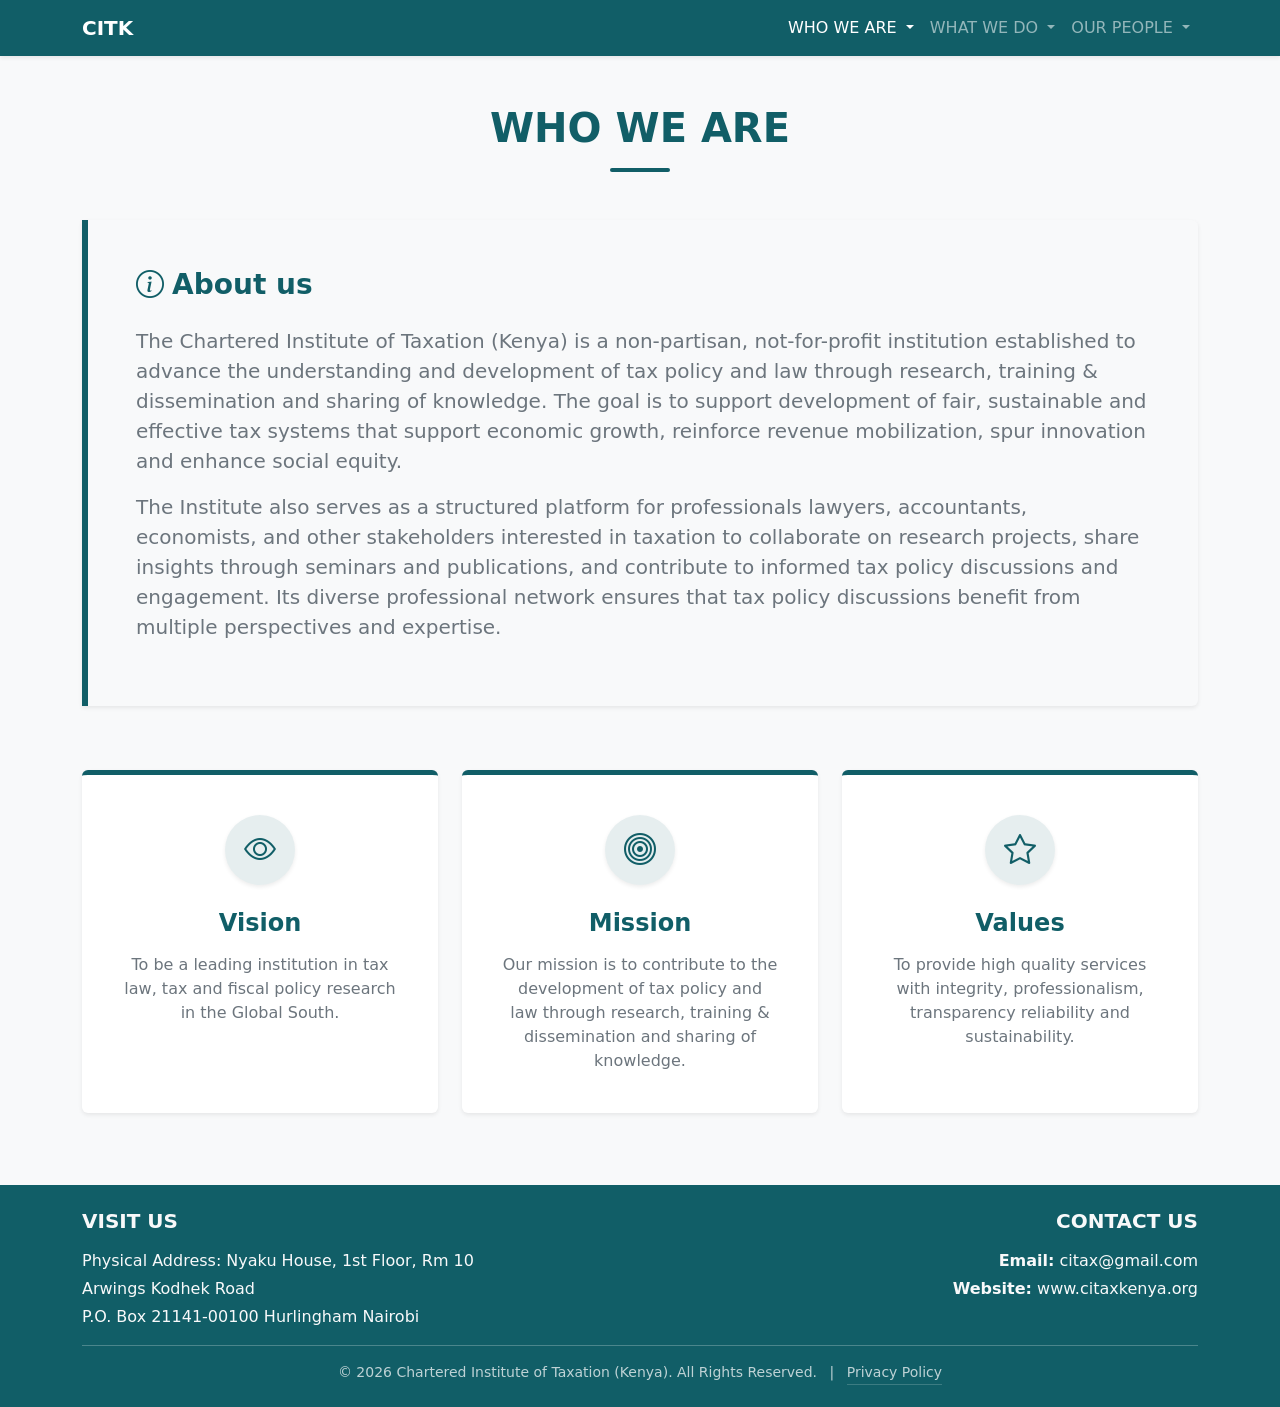
==== index.html @ 7a259b44 "First commit" ====
<!DOCTYPE html>
<html lang="en">
<head>
    <meta charset="UTF-8">
    <meta name="viewport" content="width=device-width, initial-scale=1.0">
    <title>CITK | Chartered Institute of Taxation (Kenya)</title>

    <!-- Bootstrap 5 CSS -->
    <link href="https://cdn.jsdelivr.net/npm/bootstrap@5.3.2/dist/css/bootstrap.min.css" rel="stylesheet">
    <!-- Bootstrap Icons -->
    <link rel="stylesheet" href="https://cdn.jsdelivr.net/npm/bootstrap-icons@1.11.1/font/bootstrap-icons.css">

    <!-- Custom CSS -->
    <style>
        .bg-citk {
            background-color: #115e67 !important;
        }
        .text-citk {
            color: #115e67 !important;
        }
        .border-citk {
            border-color: #115e67 !important;
        }
        .icon-box {
            display: inline-flex;
            align-items: center;
            justify-content: center;
            width: 70px;
            height: 70px;
            border-radius: 50%;
            background-color: rgba(17, 94, 103, 0.1);
            color: #115e67;
            font-size: 2rem;
            margin-bottom: 1.5rem;
        }
        .card-custom {
            transition: transform 0.3s ease, box-shadow 0.3s ease;
            border: none;
            border-top: 5px solid #115e67;
            background-color: #ffffff;
        }
        .card-custom:hover {
            transform: translateY(-8px);
            box-shadow: 0 15px 30px rgba(0,0,0,0.1) !important;
        }
        .about-box {
            background-color: #f8f9fa;
            border-left: 6px solid #115e67;
        }
    </style>
</head>
<body class="d-flex flex-column min-vh-100 bg-light">

    <!-- FIXED NAVBAR -->
    <nav class="navbar navbar-expand-lg navbar-dark bg-citk sticky-top shadow-sm">
        <div class="container">
            <a class="navbar-brand fw-bold" href="index.html">CITK</a>
            <button class="navbar-toggler" type="button" data-bs-toggle="collapse" data-bs-target="#navbarNav" aria-controls="navbarNav" aria-expanded="false" aria-label="Toggle navigation">
                <span class="navbar-toggler-icon"></span>
            </button>
            <div class="collapse navbar-collapse" id="navbarNav">
                <ul class="navbar-nav ms-auto">

                    <!-- Who We Are Dropdown -->
                    <li class="nav-item dropdown">
                        <a class="nav-link dropdown-toggle active" href="#" id="whoWeAreDropdown" role="button" data-bs-toggle="dropdown" aria-expanded="false">
                            WHO WE ARE
                        </a>
                        <ul class="dropdown-menu border-0 shadow" aria-labelledby="whoWeAreDropdown">
                            <li><a class="dropdown-item fw-bold text-citk border-bottom pb-2 mb-2" href="index.html">Overview: Who We Are</a></li>
                            <li><a class="dropdown-item" href="index.html#about-us">About us</a></li>
                            <li><a class="dropdown-item" href="index.html#vision">Vision</a></li>
                            <li><a class="dropdown-item" href="index.html#mission">Mission</a></li>
                            <li><a class="dropdown-item" href="index.html#values">Values</a></li>
                        </ul>
                    </li>

                    <!-- What We Do Dropdown -->
                    <li class="nav-item dropdown">
                        <a class="nav-link dropdown-toggle" href="#" id="whatWeDoDropdown" role="button" data-bs-toggle="dropdown" aria-expanded="false">
                            WHAT WE DO
                        </a>
                        <ul class="dropdown-menu border-0 shadow" aria-labelledby="whatWeDoDropdown">
                            <li><a class="dropdown-item fw-bold text-citk border-bottom pb-2 mb-2" href="services.html">Overview: What We Do</a></li>
                            <li><a class="dropdown-item" href="services.html#training">Training</a></li>
                            <li><a class="dropdown-item" href="services.html#consultancy">Consultancy</a></li>
                            <li><a class="dropdown-item" href="services.html#research">Research</a></li>
                            <li><a class="dropdown-item" href="services.html#policy">Tax Policy and Law Reforms</a></li>
                            <li><a class="dropdown-item" href="services.html#litigation">Public Interest Litigation</a></li>
                        </ul>
                    </li>

                    <!-- Our People Dropdown -->
                    <li class="nav-item dropdown">
                        <a class="nav-link dropdown-toggle" href="#" id="ourPeopleDropdown" role="button" data-bs-toggle="dropdown" aria-expanded="false">
                            OUR PEOPLE
                        </a>
                        <ul class="dropdown-menu border-0 shadow" aria-labelledby="ourPeopleDropdown">
                            <li><a class="dropdown-item fw-bold text-citk border-bottom pb-2 mb-2" href="team.html">Overview: Our People</a></li>
                            <li><a class="dropdown-item" href="team.html#job-okworo">Job Okworo</a></li>
                            <li><a class="dropdown-item" href="team.html#bosire-nyamori">Bosire Nyamori</a></li>
                            <li><a class="dropdown-item" href="team.html#ngina-mutava">Ngina Mutava</a></li>
                            <li><a class="dropdown-item" href="team.html#wafula-nyongesa">Wafula Nyongesa</a></li>
                            <li><a class="dropdown-item" href="team.html#gabriel-kitenga">Gabriel Kitenga</a></li>
                        </ul>
                    </li>

                </ul>
            </div>
        </div>
    </nav>

    <!-- Main Content: WHO WE ARE -->
    <main class="container mt-5 mb-5 flex-grow-1">

        <div class="text-center mb-5">
            <h1 class="text-citk fw-bold mb-3">WHO WE ARE</h1>
            <div class="mx-auto bg-citk rounded" style="height: 4px; width: 60px;"></div>
        </div>

        <section id="about-us" class="row align-items-center mb-5 pb-3">
            <div class="col-lg-12">
                <div class="p-5 about-box rounded-end shadow-sm">
                    <h3 class="text-citk fw-bold mb-4">
                        <i class="bi bi-info-circle me-2"></i>About us
                    </h3>
                    <p class="lead text-secondary">The Chartered Institute of Taxation (Kenya) is a non-partisan, not-for-profit institution established to advance the understanding and development of tax policy and law through research, training & dissemination and sharing of knowledge. The goal is to support development of fair, sustainable and effective tax systems that support economic growth, reinforce revenue mobilization, spur innovation and enhance social equity.</p>
                    <p class="lead text-secondary">The Institute also serves as a structured platform for professionals lawyers, accountants, economists, and other stakeholders interested in taxation to collaborate on research projects, share insights through seminars and publications, and contribute to informed tax policy discussions and engagement. Its diverse professional network ensures that tax policy discussions benefit from multiple perspectives and expertise.</p>
                </div>
            </div>
        </section>

        <section class="row g-4 mb-4">
            <div class="col-md-4" id="vision">
                <div class="card h-100 card-custom shadow-sm p-4">
                    <div class="card-body text-center">
                        <div class="icon-box mx-auto shadow-sm">
                            <i class="bi bi-eye"></i>
                        </div>
                        <h4 class="card-title text-citk fw-bold mb-3">Vision</h4>
                        <p class="card-text text-secondary">To be a leading institution in tax law, tax and fiscal policy research in the Global South.</p>
                    </div>
                </div>
            </div>

            <div class="col-md-4" id="mission">
                <div class="card h-100 card-custom shadow-sm p-4">
                    <div class="card-body text-center">
                        <div class="icon-box mx-auto shadow-sm">
                            <i class="bi bi-bullseye"></i>
                        </div>
                        <h4 class="card-title text-citk fw-bold mb-3">Mission</h4>
                        <p class="card-text text-secondary">Our mission is to contribute to the development of tax policy and law through research, training & dissemination and sharing of knowledge.</p>
                    </div>
                </div>
            </div>

            <div class="col-md-4" id="values">
                <div class="card h-100 card-custom shadow-sm p-4">
                    <div class="card-body text-center">
                        <div class="icon-box mx-auto shadow-sm">
                            <i class="bi bi-star"></i>
                        </div>
                        <h4 class="card-title text-citk fw-bold mb-3">Values</h4>
                        <p class="card-text text-secondary">To provide high quality services with integrity, professionalism, transparency reliability and sustainability.</p>
                    </div>
                </div>
            </div>
        </section>
    </main>

    <!-- Footer -->
    <footer class="bg-citk text-light py-4 mt-auto">
        <div class="container">
            <div class="row">
                <div class="col-md-6 mb-3 mb-md-0">
                    <h5 class="text-uppercase mb-3 fw-bold">Visit Us</h5>
                    <p class="mb-1">Physical Address: Nyaku House, 1st Floor, Rm 10</p>
                    <p class="mb-1">Arwings Kodhek Road</p>
                    <p class="mb-0">P.O. Box 21141-00100 Hurlingham Nairobi</p>
                </div>

                <div class="col-md-6 text-md-end">
                    <h5 class="text-uppercase mb-3 fw-bold">Contact Us</h5>
                    <p class="mb-1">
                        <strong>Email:</strong> <a href="mailto:citax@gmail.com" class="text-light text-decoration-none hover-underline">citax@gmail.com</a>
                    </p>
                    <p class="mb-0">
                        <strong>Website:</strong> <a href="http://www.citaxkenya.org" target="_blank" class="text-light text-decoration-none hover-underline">www.citaxkenya.org</a>
                    </p>
                </div>
            </div>

            <!-- Copyright and Privacy Policy -->
            <hr class="border-light opacity-25">
            <div class="text-center small text-light opacity-75">
                &copy; 2026 Chartered Institute of Taxation (Kenya). All Rights Reserved.
                <span class="mx-2">|</span>
                <a href="privacy.html" class="text-light text-decoration-none border-bottom border-light border-opacity-25 pb-1">Privacy Policy</a>
            </div>

        </div>
    </footer>

    <!-- Bootstrap JS Bundle -->
    <script src="https://cdn.jsdelivr.net/npm/bootstrap@5.3.2/dist/js/bootstrap.bundle.min.js"></script>
</body>
</html>
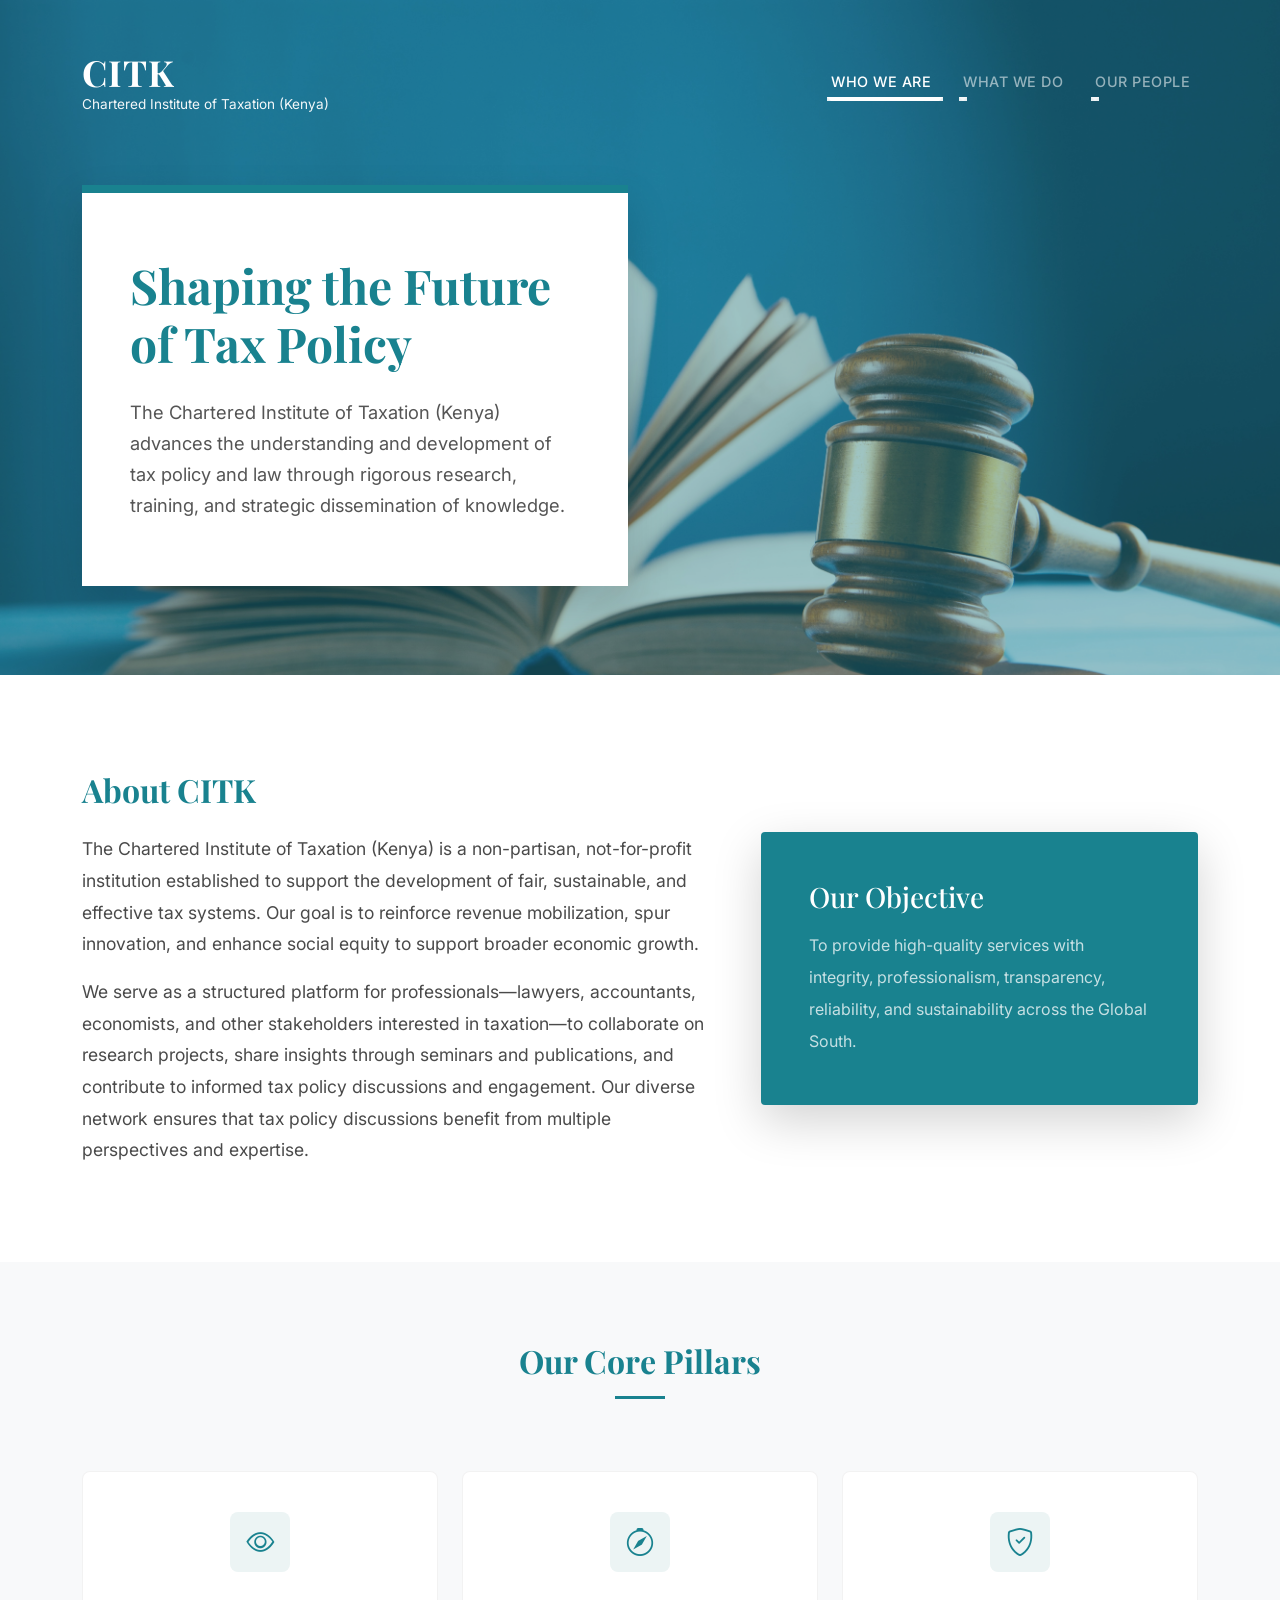
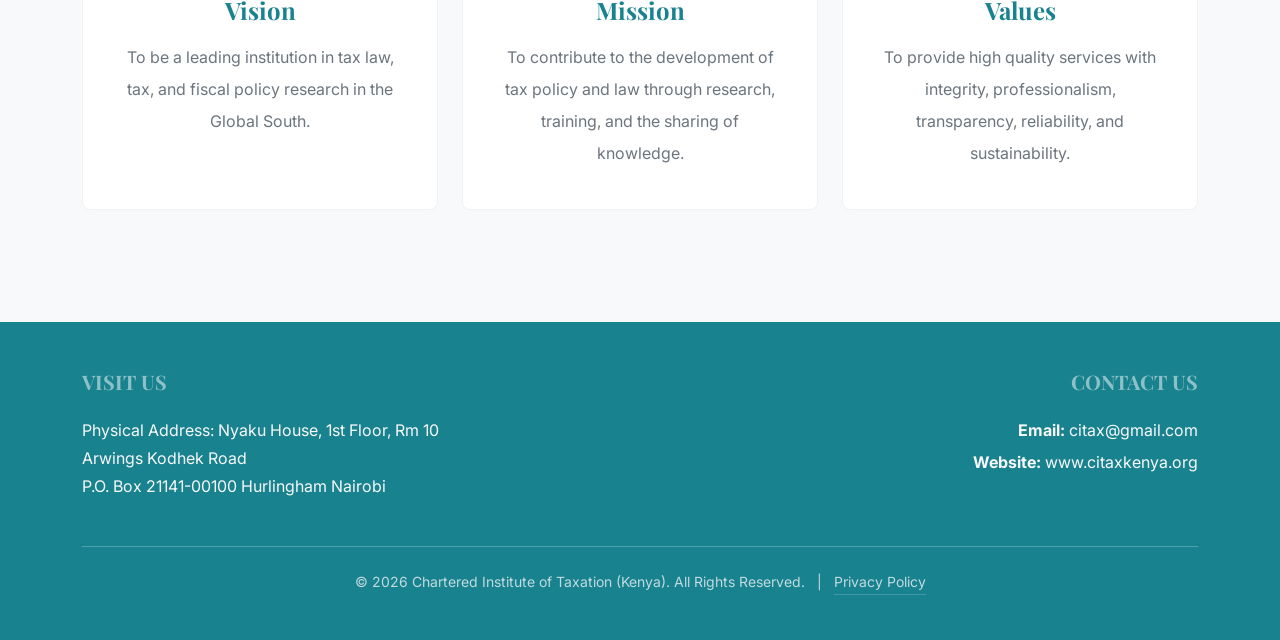
==== commit 269245a4: "Nav bar layout edit,color change" ====
--- a/index.html
+++ b/index.html
@@ -5,63 +5,193 @@
     <meta name="viewport" content="width=device-width, initial-scale=1.0">
     <title>CITK | Chartered Institute of Taxation (Kenya)</title>
 
-    <!-- Bootstrap 5 CSS -->
+    <link rel="preconnect" href="https://fonts.googleapis.com">
+    <link rel="preconnect" href="https://fonts.gstatic.com" crossorigin>
+    <link href="https://fonts.googleapis.com/css2?family=Inter:wght@300;400;500;600&family=Playfair+Display:wght@500;600;700&display=swap" rel="stylesheet">
+
     <link href="https://cdn.jsdelivr.net/npm/bootstrap@5.3.2/dist/css/bootstrap.min.css" rel="stylesheet">
-    <!-- Bootstrap Icons -->
     <link rel="stylesheet" href="https://cdn.jsdelivr.net/npm/bootstrap-icons@1.11.1/font/bootstrap-icons.css">
-
-    <!-- Custom CSS -->
+    <link href="https://unpkg.com/aos@2.3.1/dist/aos.css" rel="stylesheet">
+
     <style>
+        /* Typography Upgrades */
+        body {
+            font-family: 'Inter', sans-serif;
+            color: #333333;
+        }
+        h1, h2, h3, h4, h5, h6, .serif-heading {
+            font-family: 'Playfair Display', serif;
+        }
+
+        /* Core Brand Colors */
         .bg-citk {
-            background-color: #115e67 !important;
+            background-color: #19828f !important;
         }
         .text-citk {
-            color: #115e67 !important;
-        }
-        .border-citk {
-            border-color: #115e67 !important;
+            color: #19828f !important;
+        }
+        .bg-light-citk {
+            background-color: #f0f5f6; /* Very subtle tint of the brand color */
+        }
+
+        /* Navbar Styling */
+        .navbar {
+            padding-top: 3rem; /* Increased padding at the top */
+            padding-bottom: 1.5rem;
+            position: absolute; /* Positions the navbar over the hero image */
+            top: 0;
+            left: 0;
+            width: 100%;
+            z-index: 10; /* Ensures the navbar sits above the hero overlay */
+            background-color: transparent !important; /* Makes it transparent */
+        }
+
+        /* Prominent Multi-line Brand Logo */
+        .navbar-brand-custom {
+            display: flex;
+            flex-direction: column;
+            line-height: 1.1;
+            text-decoration: none;
+        }
+        .navbar-brand-custom .main-text {
+            font-size: 2.25rem;
+            font-weight: 700;
+            letter-spacing: 1px;
+            font-family: 'Playfair Display', serif;
+        }
+        .navbar-brand-custom .sub-text {
+            font-size: 0.85rem;
+            font-family: 'Inter', sans-serif;
+            font-weight: 400;
+            opacity: 0.95;
+            margin-top: 4px;
+        }
+
+        .navbar-nav .nav-link {
+            font-size: 0.9rem;
+            font-weight: 500;
+            letter-spacing: 0.5px;
+            position: relative;
+            transition: all 0.3s ease;
+        }
+        .navbar-nav .nav-link::after {
+            content: '';
+            position: absolute;
+            width: 0;
+            height: 2px;
+            display: block;
+            margin-top: 4px;
+            left: 0;
+            background: rgba(255, 255, 255, 0.9);
+            transition: width 0.3s ease;
+        }
+        .navbar-nav .nav-link:hover::after,
+        .navbar-nav .nav-link.active::after {
+            width: 100%;
+        }
+
+        /* Think-Tank Style Hero Section */
+        .hero-section {
+            position: relative;
+            min-height: 75vh;
+            display: flex;
+            align-items: center;
+            padding-top: 8rem;
+            padding-bottom: 2rem;
+            background: url('img/sasun-bughdaryan-ozS0tPf8QT0-unsplash.jpg') center/cover no-repeat fixed;
+        }
+        .hero-overlay {
+            position: absolute;
+            top: 0; left: 0; right: 0; bottom: 0;
+            background: rgba(23, 126, 138, 0.4); /* Soft teal overlay */
+        }
+        .hero-card {
+            position: relative;
+            background: #ffffff;
+            padding: 4rem 3rem;
+            border-top: 8px solid #19828f;
+            box-shadow: 0 20px 40px rgba(0,0,0,0.15);
+            max-width: 600px;
+            z-index: 2;
+        }
+        .hero-card p {
+            font-size: 1.15rem;
+            line-height: 1.7;
+            color: #555;
+        }
+
+        /* Asymmetrical About Section */
+        .about-section {
+            padding: 6rem 0;
+            background-color: #ffffff;
+        }
+        .about-text-col p {
+            font-size: 1.1rem;
+            line-height: 1.8;
+            color: #4a4a4a;
+        }
+        .about-accent-box {
+            background-color: #19828f;
+            color: white;
+            padding: 3rem;
+            height: 100%;
+            display: flex;
+            flex-direction: column;
+            justify-content: center;
+            border-radius: 4px;
+        }
+
+        /* Elevated Info Cards */
+        .pillars-section {
+            padding: 5rem 0 7rem 0;
+            background-color: #f8f9fa;
         }
         .icon-box {
             display: inline-flex;
             align-items: center;
             justify-content: center;
-            width: 70px;
-            height: 70px;
-            border-radius: 50%;
-            background-color: rgba(17, 94, 103, 0.1);
-            color: #115e67;
-            font-size: 2rem;
+            width: 60px;
+            height: 60px;
+            background-color: rgba(21, 110, 119, 0.08);
+            color: #19828f;
+            font-size: 1.75rem;
             margin-bottom: 1.5rem;
+            transition: all 0.3s ease;
+            border-radius: 8px;
         }
         .card-custom {
-            transition: transform 0.3s ease, box-shadow 0.3s ease;
-            border: none;
-            border-top: 5px solid #115e67;
+            transition: transform 0.4s ease, box-shadow 0.4s ease;
+            border: 1px solid rgba(0,0,0,0.05);
             background-color: #ffffff;
+            border-radius: 8px;
+            padding: 1rem;
         }
         .card-custom:hover {
             transform: translateY(-8px);
-            box-shadow: 0 15px 30px rgba(0,0,0,0.1) !important;
-        }
-        .about-box {
-            background-color: #f8f9fa;
-            border-left: 6px solid #115e67;
+            box-shadow: 0 15px 35px rgba(0,0,0,0.08) !important;
+            border-color: transparent;
+        }
+        .card-custom:hover .icon-box {
+            background-color: #19828f;
+            color: #ffffff;
+            transform: scale(1.05);
         }
     </style>
 </head>
-<body class="d-flex flex-column min-vh-100 bg-light">
-
-    <!-- FIXED NAVBAR -->
-    <nav class="navbar navbar-expand-lg navbar-dark bg-citk sticky-top shadow-sm">
+<body class="d-flex flex-column min-vh-100">
+
+    <nav class="navbar navbar-expand-lg navbar-dark">
         <div class="container">
-            <a class="navbar-brand fw-bold" href="index.html">CITK</a>
+            <a class="navbar-brand text-white navbar-brand-custom" href="index.html">
+                <span class="main-text">CITK</span>
+                <span class="sub-text d-none d-sm-block">Chartered Institute of Taxation (Kenya)</span>
+            </a>
+
             <button class="navbar-toggler" type="button" data-bs-toggle="collapse" data-bs-target="#navbarNav" aria-controls="navbarNav" aria-expanded="false" aria-label="Toggle navigation">
                 <span class="navbar-toggler-icon"></span>
             </button>
             <div class="collapse navbar-collapse" id="navbarNav">
-                <ul class="navbar-nav ms-auto">
-
-                    <!-- Who We Are Dropdown -->
+                <ul class="navbar-nav ms-auto gap-3">
                     <li class="nav-item dropdown">
                         <a class="nav-link dropdown-toggle active" href="#" id="whoWeAreDropdown" role="button" data-bs-toggle="dropdown" aria-expanded="false">
                             WHO WE ARE
@@ -74,8 +204,6 @@
                             <li><a class="dropdown-item" href="index.html#values">Values</a></li>
                         </ul>
                     </li>
-
-                    <!-- What We Do Dropdown -->
                     <li class="nav-item dropdown">
                         <a class="nav-link dropdown-toggle" href="#" id="whatWeDoDropdown" role="button" data-bs-toggle="dropdown" aria-expanded="false">
                             WHAT WE DO
@@ -89,8 +217,6 @@
                             <li><a class="dropdown-item" href="services.html#litigation">Public Interest Litigation</a></li>
                         </ul>
                     </li>
-
-                    <!-- Our People Dropdown -->
                     <li class="nav-item dropdown">
                         <a class="nav-link dropdown-toggle" href="#" id="ourPeopleDropdown" role="button" data-bs-toggle="dropdown" aria-expanded="false">
                             OUR PEOPLE
@@ -104,85 +230,106 @@
                             <li><a class="dropdown-item" href="team.html#gabriel-kitenga">Gabriel Kitenga</a></li>
                         </ul>
                     </li>
-
                 </ul>
             </div>
         </div>
     </nav>
 
-    <!-- Main Content: WHO WE ARE -->
-    <main class="container mt-5 mb-5 flex-grow-1">
-
-        <div class="text-center mb-5">
-            <h1 class="text-citk fw-bold mb-3">WHO WE ARE</h1>
-            <div class="mx-auto bg-citk rounded" style="height: 4px; width: 60px;"></div>
-        </div>
-
-        <section id="about-us" class="row align-items-center mb-5 pb-3">
-            <div class="col-lg-12">
-                <div class="p-5 about-box rounded-end shadow-sm">
-                    <h3 class="text-citk fw-bold mb-4">
-                        <i class="bi bi-info-circle me-2"></i>About us
-                    </h3>
-                    <p class="lead text-secondary">The Chartered Institute of Taxation (Kenya) is a non-partisan, not-for-profit institution established to advance the understanding and development of tax policy and law through research, training & dissemination and sharing of knowledge. The goal is to support development of fair, sustainable and effective tax systems that support economic growth, reinforce revenue mobilization, spur innovation and enhance social equity.</p>
-                    <p class="lead text-secondary">The Institute also serves as a structured platform for professionals lawyers, accountants, economists, and other stakeholders interested in taxation to collaborate on research projects, share insights through seminars and publications, and contribute to informed tax policy discussions and engagement. Its diverse professional network ensures that tax policy discussions benefit from multiple perspectives and expertise.</p>
-                </div>
-            </div>
-        </section>
-
-        <section class="row g-4 mb-4">
-            <div class="col-md-4" id="vision">
-                <div class="card h-100 card-custom shadow-sm p-4">
-                    <div class="card-body text-center">
-                        <div class="icon-box mx-auto shadow-sm">
-                            <i class="bi bi-eye"></i>
+    <header class="hero-section">
+        <div class="hero-overlay"></div>
+        <div class="container position-relative">
+            <div class="row">
+                <div class="col-lg-7 col-xl-6" data-aos="fade-right" data-aos-duration="1000">
+                    <div class="hero-card">
+                        <h1 class="text-citk fw-bold display-5 mb-4">Shaping the Future of Tax Policy</h1>
+                        <p class="mb-0">The Chartered Institute of Taxation (Kenya) advances the understanding and development of tax policy and law through rigorous research, training, and strategic dissemination of knowledge.</p>
+                    </div>
+                </div>
+            </div>
+        </div>
+    </header>
+
+    <section id="about-us" class="about-section">
+        <div class="container">
+            <div class="row align-items-center g-5">
+                <div class="col-lg-7 about-text-col" data-aos="fade-up" data-aos-duration="800">
+                    <h2 class="text-citk fw-bold mb-4">About CITK</h2>
+                    <p>The Chartered Institute of Taxation (Kenya) is a non-partisan, not-for-profit institution established to support the development of fair, sustainable, and effective tax systems. Our goal is to reinforce revenue mobilization, spur innovation, and enhance social equity to support broader economic growth.</p>
+                    <p class="mb-0">We serve as a structured platform for professionals—lawyers, accountants, economists, and other stakeholders interested in taxation—to collaborate on research projects, share insights through seminars and publications, and contribute to informed tax policy discussions and engagement. Our diverse network ensures that tax policy discussions benefit from multiple perspectives and expertise.</p>
+                </div>
+                <div class="col-lg-5" data-aos="fade-left" data-aos-duration="800" data-aos-delay="200">
+                    <div class="about-accent-box shadow-lg">
+                        <h3 class="serif-heading mb-3">Our Objective</h3>
+                        <p class="mb-0 opacity-75 lh-lg">To provide high-quality services with integrity, professionalism, transparency, reliability, and sustainability across the Global South.</p>
+                    </div>
+                </div>
+            </div>
+        </div>
+    </section>
+
+    <section class="pillars-section flex-grow-1">
+        <div class="container">
+
+            <div class="row mb-5 text-center" data-aos="fade-up">
+                <div class="col-12">
+                    <h2 class="text-citk fw-bold">Our Core Pillars</h2>
+                    <div class="mx-auto bg-citk mt-3 mb-4" style="height: 3px; width: 50px;"></div>
+                </div>
+            </div>
+
+            <div class="row g-4 justify-content-center">
+                <div class="col-md-4" id="vision" data-aos="fade-up" data-aos-delay="100">
+                    <div class="card h-100 card-custom">
+                        <div class="card-body p-4 text-center">
+                            <div class="icon-box">
+                                <i class="bi bi-eye"></i>
+                            </div>
+                            <h4 class="card-title text-citk fw-bold mb-3">Vision</h4>
+                            <p class="card-text text-secondary lh-lg">To be a leading institution in tax law, tax, and fiscal policy research in the Global South.</p>
                         </div>
-                        <h4 class="card-title text-citk fw-bold mb-3">Vision</h4>
-                        <p class="card-text text-secondary">To be a leading institution in tax law, tax and fiscal policy research in the Global South.</p>
-                    </div>
-                </div>
-            </div>
-
-            <div class="col-md-4" id="mission">
-                <div class="card h-100 card-custom shadow-sm p-4">
-                    <div class="card-body text-center">
-                        <div class="icon-box mx-auto shadow-sm">
-                            <i class="bi bi-bullseye"></i>
+                    </div>
+                </div>
+
+                <div class="col-md-4" id="mission" data-aos="fade-up" data-aos-delay="200">
+                    <div class="card h-100 card-custom">
+                        <div class="card-body p-4 text-center">
+                            <div class="icon-box">
+                                <i class="bi bi-compass"></i>
+                            </div>
+                            <h4 class="card-title text-citk fw-bold mb-3">Mission</h4>
+                            <p class="card-text text-secondary lh-lg">To contribute to the development of tax policy and law through research, training, and the sharing of knowledge.</p>
                         </div>
-                        <h4 class="card-title text-citk fw-bold mb-3">Mission</h4>
-                        <p class="card-text text-secondary">Our mission is to contribute to the development of tax policy and law through research, training & dissemination and sharing of knowledge.</p>
-                    </div>
-                </div>
-            </div>
-
-            <div class="col-md-4" id="values">
-                <div class="card h-100 card-custom shadow-sm p-4">
-                    <div class="card-body text-center">
-                        <div class="icon-box mx-auto shadow-sm">
-                            <i class="bi bi-star"></i>
+                    </div>
+                </div>
+
+                <div class="col-md-4" id="values" data-aos="fade-up" data-aos-delay="300">
+                    <div class="card h-100 card-custom">
+                        <div class="card-body p-4 text-center">
+                            <div class="icon-box">
+                                <i class="bi bi-shield-check"></i>
+                            </div>
+                            <h4 class="card-title text-citk fw-bold mb-3">Values</h4>
+                            <p class="card-text text-secondary lh-lg">To provide high quality services with integrity, professionalism, transparency, reliability, and sustainability.</p>
                         </div>
-                        <h4 class="card-title text-citk fw-bold mb-3">Values</h4>
-                        <p class="card-text text-secondary">To provide high quality services with integrity, professionalism, transparency reliability and sustainability.</p>
-                    </div>
-                </div>
-            </div>
-        </section>
-    </main>
-
-    <!-- Footer -->
-    <footer class="bg-citk text-light py-4 mt-auto">
+                    </div>
+                </div>
+            </div>
+        </div>
+    </section>
+
+    <footer class="bg-citk text-light py-5 mt-auto">
         <div class="container">
             <div class="row">
-                <div class="col-md-6 mb-3 mb-md-0">
-                    <h5 class="text-uppercase mb-3 fw-bold">Visit Us</h5>
+                <div class="col-md-6 mb-4 mb-md-0">
+                    <h5 class="text-uppercase mb-4 fw-bold serif-heading text-white-50">Visit Us</h5>
                     <p class="mb-1">Physical Address: Nyaku House, 1st Floor, Rm 10</p>
                     <p class="mb-1">Arwings Kodhek Road</p>
                     <p class="mb-0">P.O. Box 21141-00100 Hurlingham Nairobi</p>
                 </div>
 
                 <div class="col-md-6 text-md-end">
-                    <h5 class="text-uppercase mb-3 fw-bold">Contact Us</h5>
-                    <p class="mb-1">
+                    <h5 class="text-uppercase mb-4 fw-bold serif-heading text-white-50">Contact Us</h5>
+                    <p class="mb-2">
                         <strong>Email:</strong> <a href="mailto:citax@gmail.com" class="text-light text-decoration-none hover-underline">citax@gmail.com</a>
                     </p>
                     <p class="mb-0">
@@ -190,19 +337,23 @@
                     </p>
                 </div>
             </div>
-
-            <!-- Copyright and Privacy Policy -->
-            <hr class="border-light opacity-25">
+            <hr class="border-light opacity-25 mt-5 mb-4">
             <div class="text-center small text-light opacity-75">
                 &copy; 2026 Chartered Institute of Taxation (Kenya). All Rights Reserved.
                 <span class="mx-2">|</span>
                 <a href="privacy.html" class="text-light text-decoration-none border-bottom border-light border-opacity-25 pb-1">Privacy Policy</a>
             </div>
-
         </div>
     </footer>
 
-    <!-- Bootstrap JS Bundle -->
     <script src="https://cdn.jsdelivr.net/npm/bootstrap@5.3.2/dist/js/bootstrap.bundle.min.js"></script>
+    <script src="https://unpkg.com/aos@2.3.1/dist/aos.js"></script>
+    <script>
+        AOS.init({
+            once: true,
+            offset: 50,
+            easing: 'ease-out-cubic'
+        });
+    </script>
 </body>
 </html>
